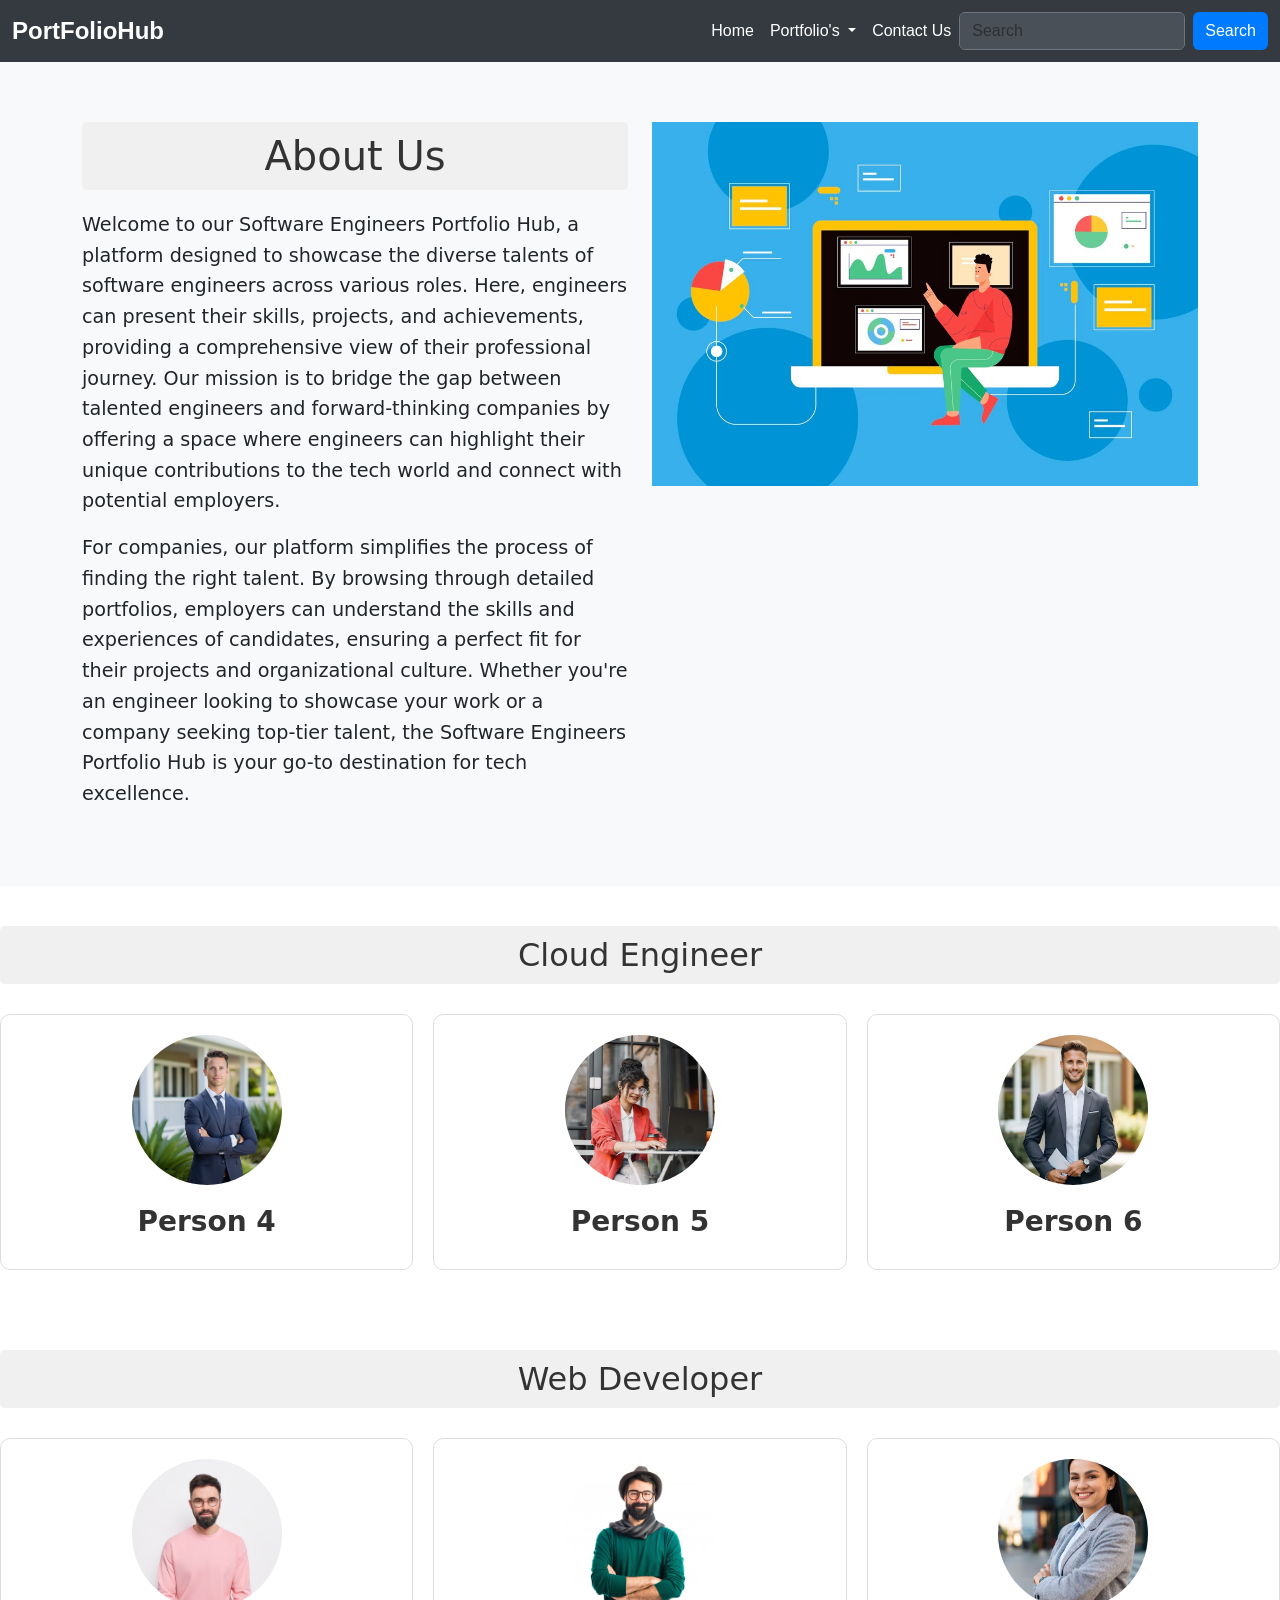
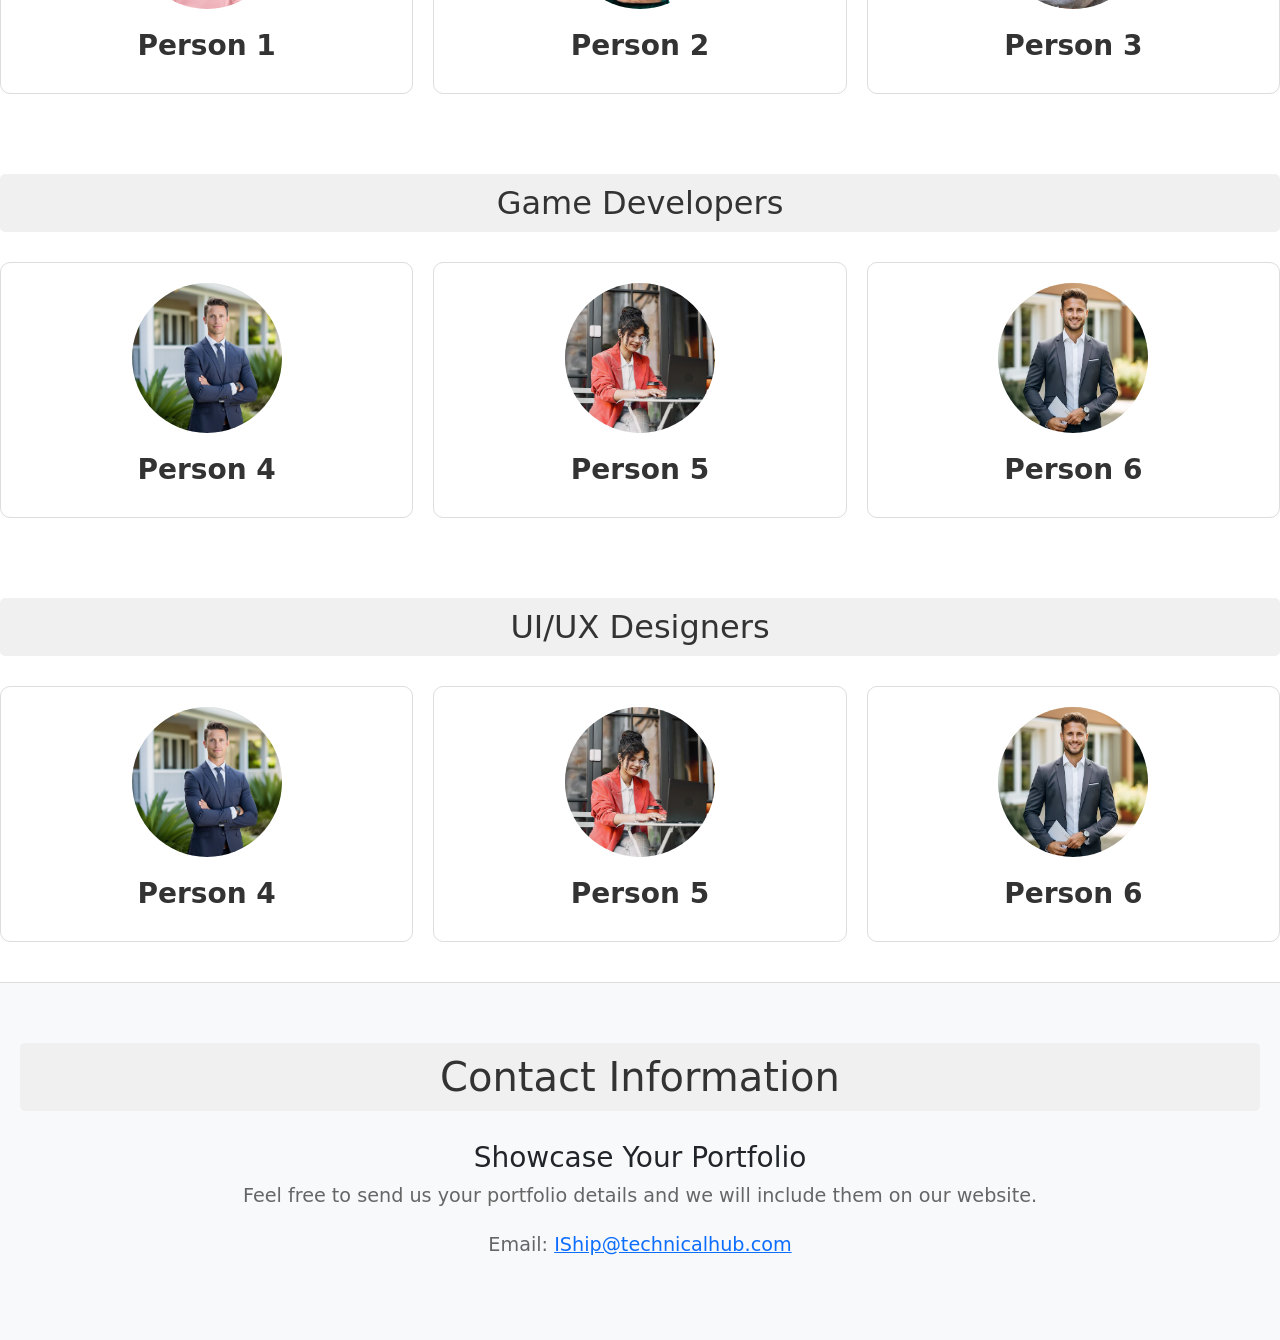
==== index.html @ 4895f3d4 "details need to be updated" ====
<!DOCTYPE html>
<html>
  <head>
    <meta charset="UTF-8" />
    <meta http-equiv="X-UA-Compatible" content="IE=edge" />
    <meta name="viewport" content="width=device-width, initial-scale=1.0" />
    <title>Portfolio Showcase</title>
    <link
      href="https://cdn.jsdelivr.net/npm/bootstrap@5.3.3/dist/css/bootstrap.min.css"
      rel="stylesheet"
    />
    <script src="https://cdn.jsdelivr.net/npm/bootstrap@5.3.3/dist/js/bootstrap.bundle.min.js"></script>
    <link rel="stylesheet" href="css/style.css" />
  </head>
  <body>
    <!-- navigation section -->
    <nav class="navbar navbar-expand-sm bg-dark navbar-dark">
      <div class="container-fluid">
        <a class="navbar-brand" href="#">PortFolioHub</a>
        <button
          class="navbar-toggler"
          type="button"
          data-bs-toggle="collapse"
          data-bs-target="#collapsibleNavbar"
        >
          <span class="navbar-toggler-icon"></span>
        </button>
        <div
          class="collapse navbar-collapse justify-content-end"
          id="collapsibleNavbar"
        >
          <ul class="navbar-nav">
            <li class="nav-item">
              <a class="nav-link" href="#">Home</a>
            </li>
            <li class="nav-item dropdown">
              <a
                class="nav-link dropdown-toggle"
                href="#"
                role="button"
                data-bs-toggle="dropdown"
              >
                Portfolio's
              </a>
              <ul class="dropdown-menu">
                <li>
                  <a class="dropdown-item" href="#web-developer">Web Developer</a>
                </li>
                <li>
                  <a class="dropdown-item" href="#cloud-engineer">Cloud Engineer</a>
                </li>
                <li>
                  <a class="dropdown-item" href="#game-developers">Game Developers</a>
                </li>
                <li>
                  <a class="dropdown-item" href="#ui/ux-designers">UI/UX Designers</a>
                </li>
              </ul>
            </li>
            <li class="nav-item">
              <a class="nav-link" href="#">Contact Us</a>
            </li>
          </ul>
          <form class="d-flex">
            <input class="form-control me-2" type="text" placeholder="Search" />
            <button class="btn btn-primary" type="button">Search</button>
          </form>
        </div>
      </div>
    </nav>
    <main>
      <!-- home section -->
      <section class="about-section">
        <div class="container">
          <div class="row">
            <div class="col-md-6">
              <h2>About Us</h2>
              <p>
                Welcome to our Software Engineers Portfolio Hub, a platform
                designed to showcase the diverse talents of software engineers
                across various roles. Here, engineers can present their skills,
                projects, and achievements, providing a comprehensive view of
                their professional journey. Our mission is to bridge the gap
                between talented engineers and forward-thinking companies by
                offering a space where engineers can highlight their unique
                contributions to the tech world and connect with potential
                employers.
              </p>
              <p>
                For companies, our platform simplifies the process of finding
                the right talent. By browsing through detailed portfolios,
                employers can understand the skills and experiences of
                candidates, ensuring a perfect fit for their projects and
                organizational culture. Whether you're an engineer looking to
                showcase your work or a company seeking top-tier talent, the
                Software Engineers Portfolio Hub is your go-to destination for
                tech excellence.
              </p>
            </div>
            <div class="col-md-6">
              <img
                src="images/about.jpg"
                class="img-fluid"
                alt="About Me Image"
              />
            </div>
          </div>
        </div>
      </section>
      <main>
        <section id="cloud-engineer">
            <h2>Cloud Engineer</h2>
            <div class="portfolio-grid">
                <div class="portfolio-item">
                    <img src="images/person4.jpg" alt="Person 4">
                    <h3><a href="http://person4portfolio.com">Person 4</a></h3>
                </div>
                <div class="portfolio-item">
                    <img src="images/person5.jpg" alt="Person 5">
                    <h3><a href="http://person5portfolio.com">Person 5</a></h3>
                </div>
                <div class="portfolio-item">
                    <img src="images/person6.jpg" alt="Person 6">
                    <h3><a href="http://person6portfolio.com">Person 6</a></h3>
                </div>
            </div>
        </section>
        <section id="web-developer">
            <h2>Web Developer</h2>
            <div class="portfolio-grid">
                <div class="portfolio-item">
                    <img src="images/person1.jpg" alt="Person 1">
                    <h3><a href="https://omteja04.github.io/">Person 1</a></h3>
                </div>
                <div class="portfolio-item">
                    <img src="images/person2.jpg" alt="Person 2">
                    <h3><a href="http://person2portfolio.com">Person 2</a></h3>
                </div>
                <div class="portfolio-item">
                    <img src="images/person3.jpg" alt="Person 3">
                    <h3><a href="http://person3portfolio.com">Person 3</a></h3>
                </div>
            </div>
        </section>
        <section id="game-developers">
            <h2>Game Developers</h2>
            <div class="portfolio-grid">
                <div class="portfolio-item">
                    <img src="images/person4.jpg" alt="Person 4">
                    <h3><a href="http://person4portfolio.com">Person 4</a></h3>
                </div>
                <div class="portfolio-item">
                    <img src="images/person5.jpg" alt="Person 5">
                    <h3><a href="http://person5portfolio.com">Person 5</a></h3>
                </div>
                <div class="portfolio-item">
                    <img src="images/person6.jpg" alt="Person 6">
                    <h3><a href="http://person6portfolio.com">Person 6</a></h3>
                </div>
            </div>
        </section>
        <section id="ui/ux-designers">
            <h2>UI/UX Designers</h2>
            <div class="portfolio-grid">
                <div class="portfolio-item">
                    <img src="images/person4.jpg" alt="Person 4">
                    <h3><a href="http://person4portfolio.com">Person 4</a></h3>
                </div>
                <div class="portfolio-item">
                    <img src="images/person5.jpg" alt="Person 5">
                    <h3><a href="http://person5portfolio.com">Person 5</a></h3>
                </div>
                <div class="portfolio-item">
                    <img src="images/person6.jpg" alt="Person 6">
                    <h3><a href="http://person6portfolio.com">Person 6</a></h3>
                </div>
            </div>
        </section>
        <!-- Add more sections as needed -->
        <section id="contact">
            <h2>Contact Information</h2>
            <h3>Showcase Your Portfolio</h3>
            <p>Feel free to send us your portfolio details and we will include them on our website.</p>
            <p>Email: <a href="mailto:developer@example.com">IShip@technicalhub.com</a></p>
        </section>
    </main>
  </body>
</html>
---- css/style.css ----
/* styles.css */

/* Change font-family for the entire navbar */
.navbar {
  font-family: "Arial", sans-serif;
}

/* Change background color of the navbar */
.navbar.bg-dark {
  background-color: #343a40 !important;
}

/* Change font color for the navbar brand (logo) */
.navbar-brand {
  color: #ffffff !important;
  font-size: 1.5rem;
  font-weight: bold;
}

/* Change font color for navbar links */
.navbar-nav .nav-link {
  color: #ffffff !important;
}

/* Change font color for active navbar link */
.navbar-nav .nav-link.active {
  color: #ffc107 !important;
}

/* Change background color for dropdown menu */
.dropdown-menu {
  background-color: #343a40;
}

/* Change font color for dropdown items */
.dropdown-item {
  color: #ffffff !important;
}

/* Change background color for dropdown items on hover */
.dropdown-item:hover {
  background-color: #495057;
  color: #ffffff !important;
}

/* Style the search form input and button */
.navbar .form-control {
  background-color: #495057;
  color: #ffffff;
  border: 1px solid #6c757d;
}

.navbar .btn-primary {
  background-color: #007bff;
  border: none;
}

.navbar .btn-primary:hover {
  background-color: #0056b3;
}
.about-section {
  padding: 60px 0;
  background-color: #f8f9fa;
}
.about-section h2 {
  font-size: 2.5rem;
  margin-bottom: 20px;
}
.about-section {
  padding: 60px 0;
  background-color: #f8f9fa;
}
.section-padding {
  padding-top: 60px;
  padding-bottom: 60px;
}
.about-section h2 {
  font-size: 2.5rem;
  margin-bottom: 20px;
}
.about-section p {
  font-size: 1.2rem;
  line-height: 1.6;
}
/* General section styling */
section {
  padding: 40px 0; /* Add vertical padding to create space between sections */
}

/* Heading styling */
section h2 {
  text-align: center; /* Center-align the heading text */
  background-color: #f0f0f0; /* Background color for the heading */
  padding: 10px; /* Padding around the heading text */
  border-radius: 5px; /* Rounded corners for the background */
  margin-bottom: 30px; /* Space between the heading and the grid */
  font-size: 2rem; /* Adjust font size as needed */
  color: #333; /* Text color */
}

/* Portfolio grid */
.portfolio-grid {
  display: grid;
  grid-template-columns: repeat(auto-fit, minmax(200px, 1fr));
  gap: 20px;
}

/* Portfolio item */
.portfolio-item {
  text-align: center;
  border: 1px solid #ddd;
  border-radius: 10px;
  overflow: hidden;
  transition: transform 0.3s ease;
  padding: 20px;
}

.portfolio-item:hover {
  transform: scale(1.05);
}

.portfolio-item img {
  width: 150px; /* Set a specific size for the images */
  height: 150px;
  object-fit: cover;
  border-radius: 50%;
  margin-bottom: 10px;
}

.portfolio-item h3 {
  margin: 10px 0;
}

.portfolio-item a {
  text-decoration: none;
  color: #333;
  font-weight: bold;
}

#contact {
  background-color: #f8f9fa;
  padding: 60px 20px;
  text-align: center;
  border-top: 1px solid #ddd;
}

#contact h2 {
  font-size: 2.5rem;
  color: #333;
  margin-bottom: 30px;
}

#contact p {
  font-size: 1.2rem;
  color: #666;
  margin-bottom: 20px;
}

footer {
  background: #333;
  color: #fff;
  text-align: center;
  padding: 10px 0;
}

@media (max-width: 600px) {
  nav ul li {
    display: block;
    margin: 10px 0;
  }
}
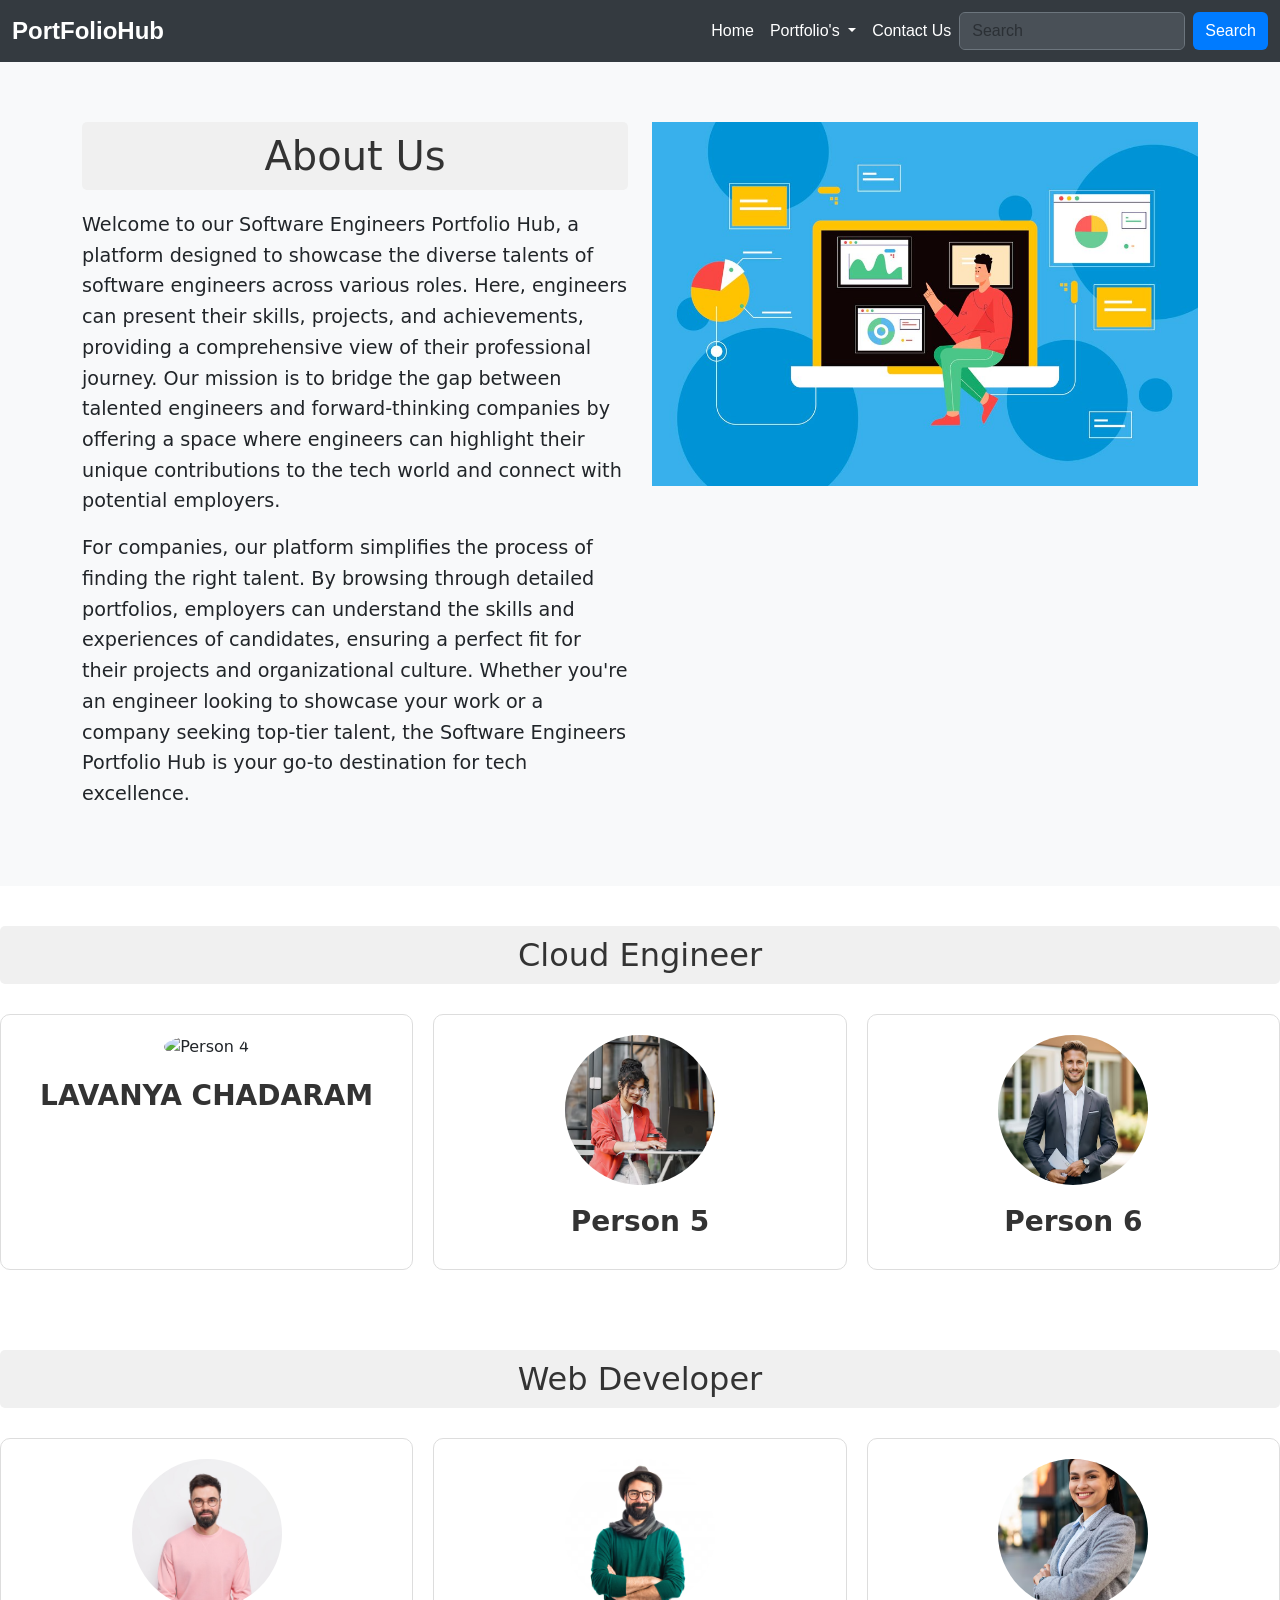
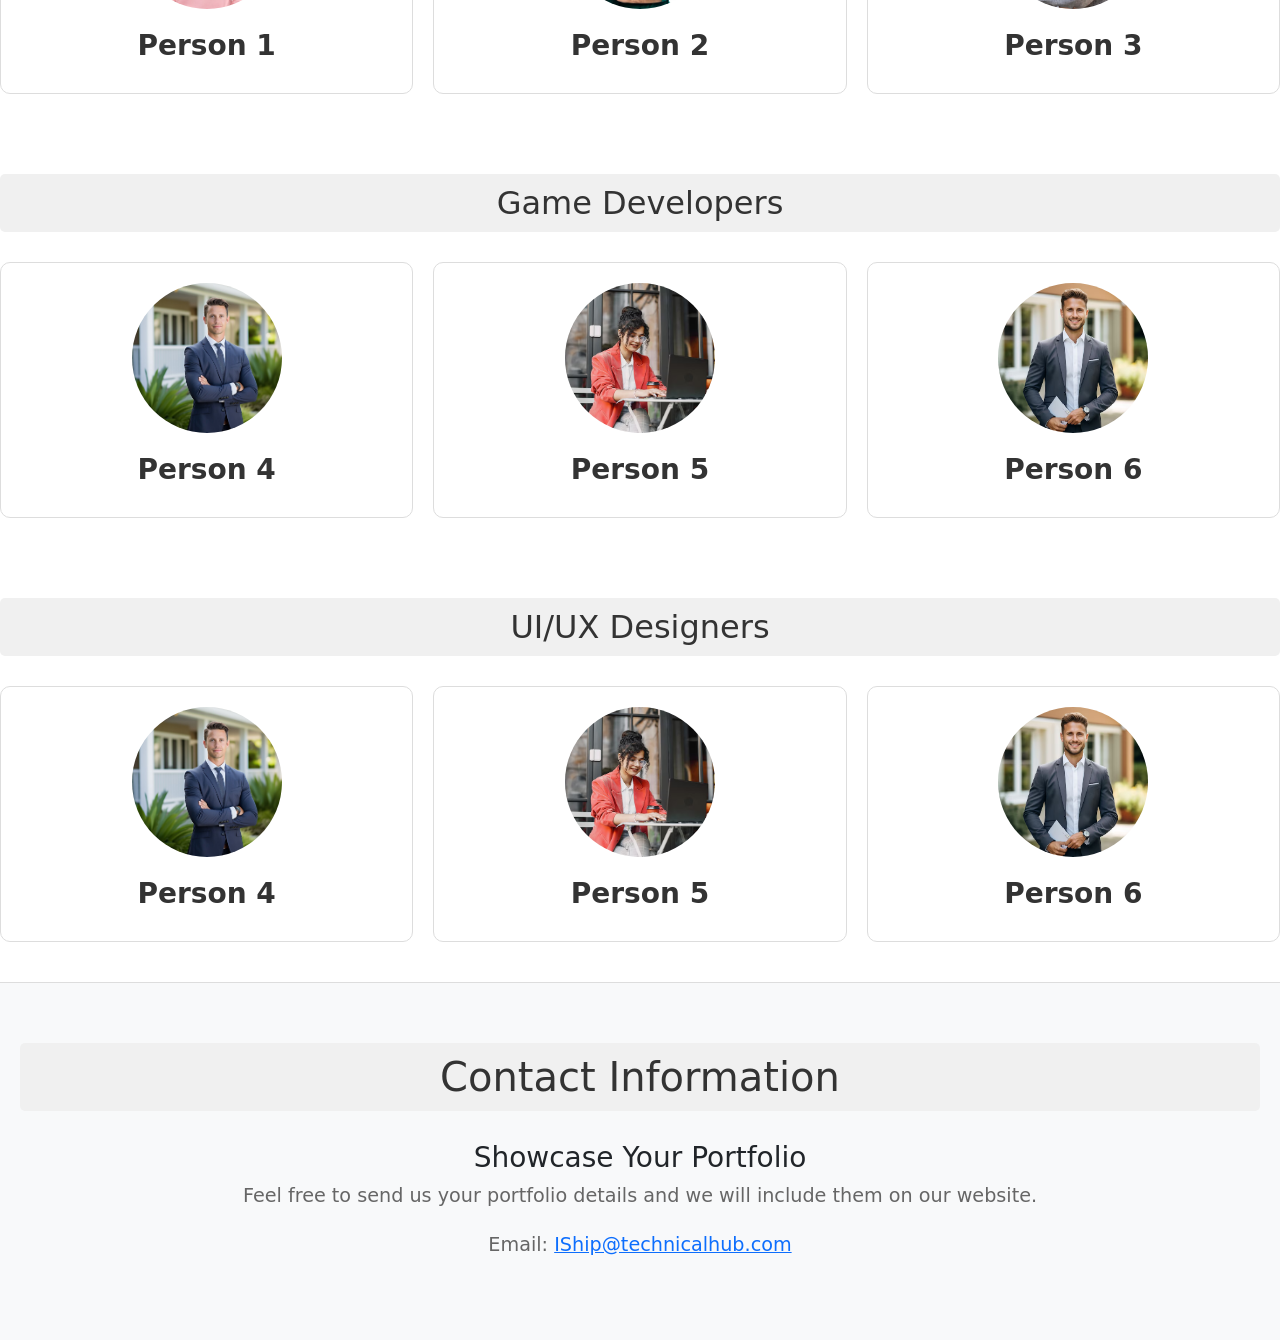
==== commit a3602fa6: "person1 added" ====
--- a/index.html
+++ b/index.html
@@ -112,8 +112,8 @@
             <h2>Cloud Engineer</h2>
             <div class="portfolio-grid">
                 <div class="portfolio-item">
-                    <img src="images/person4.jpg" alt="Person 4">
-                    <h3><a href="http://person4portfolio.com">Person 4</a></h3>
+                    <img src="https://res.cloudinary.com/dyipnbh5f/image/upload/v1721786582/22MH1A42F1_ksva2j.png" alt="Person 4">
+                    <h3><a href="https://lavanyachadaram.github.io/ishipproject/">LAVANYA CHADARAM</a></h3>
                 </div>
                 <div class="portfolio-item">
                     <img src="images/person5.jpg" alt="Person 5">
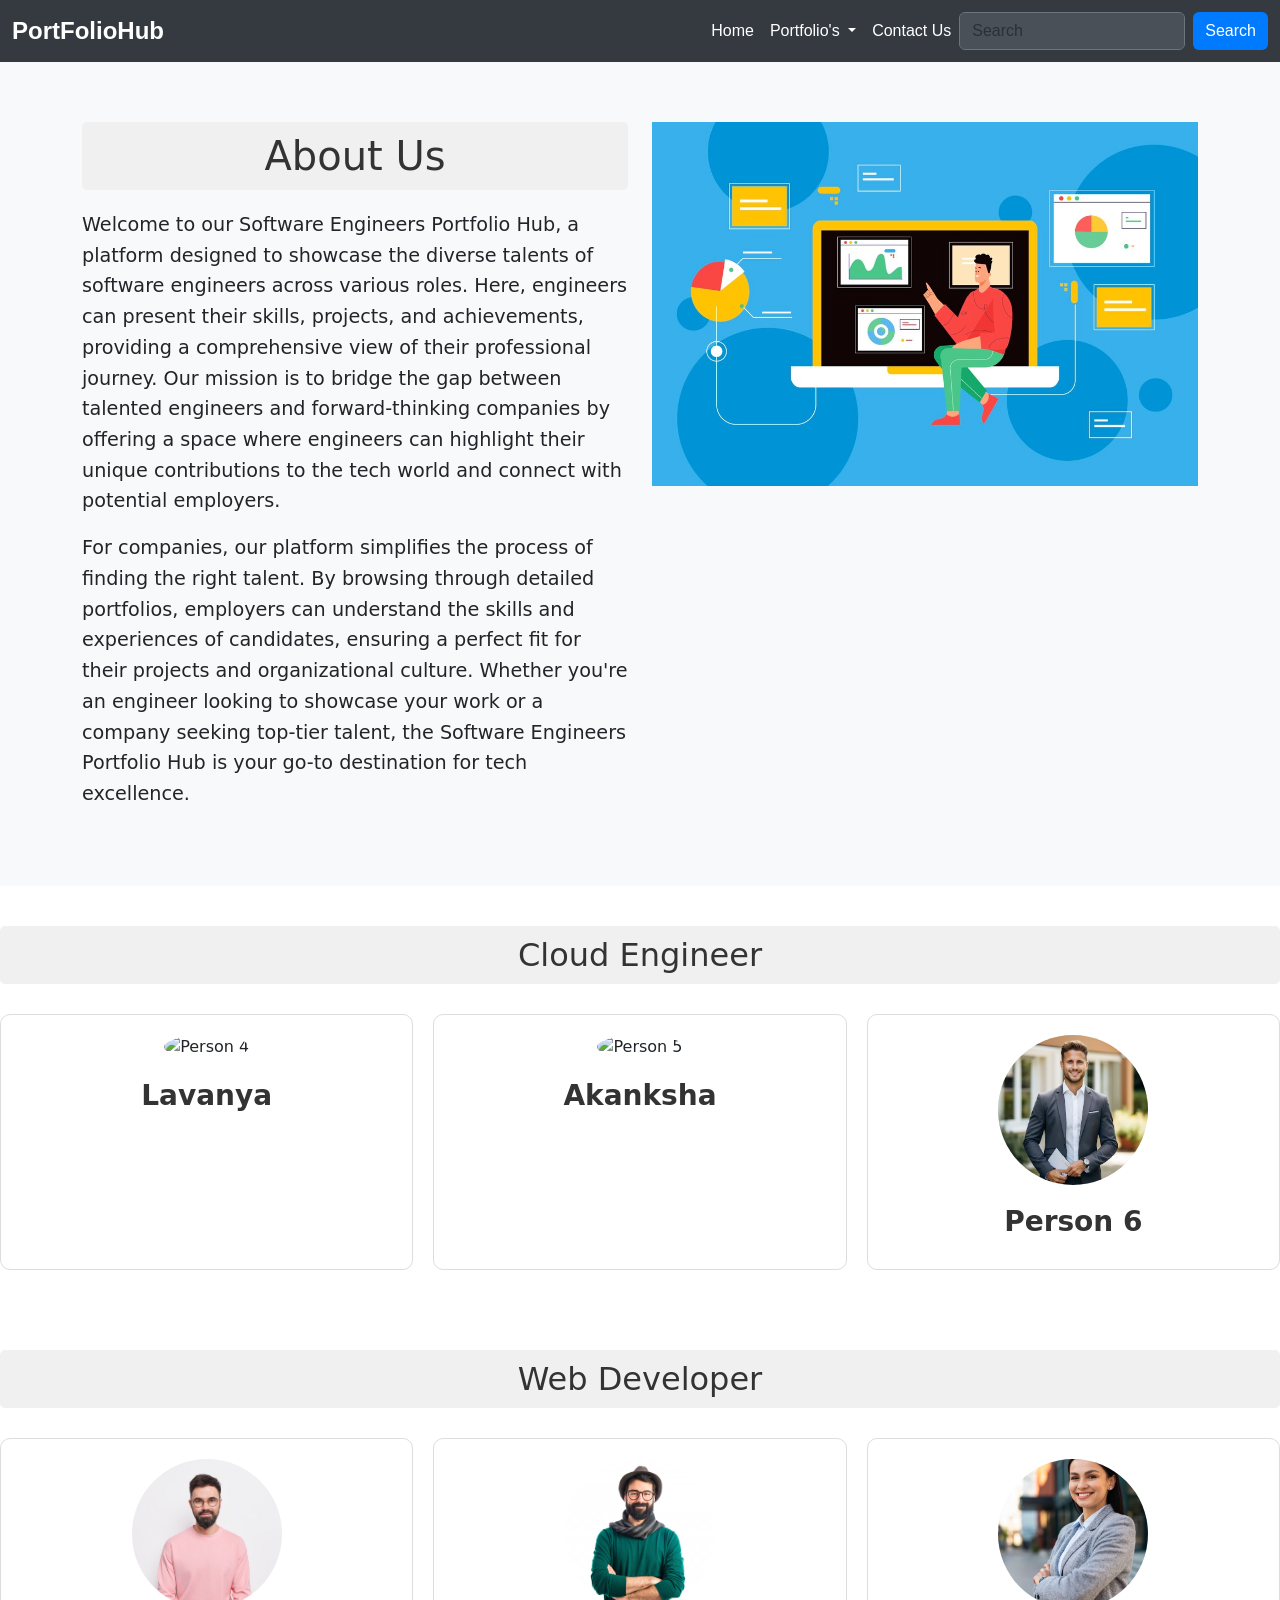
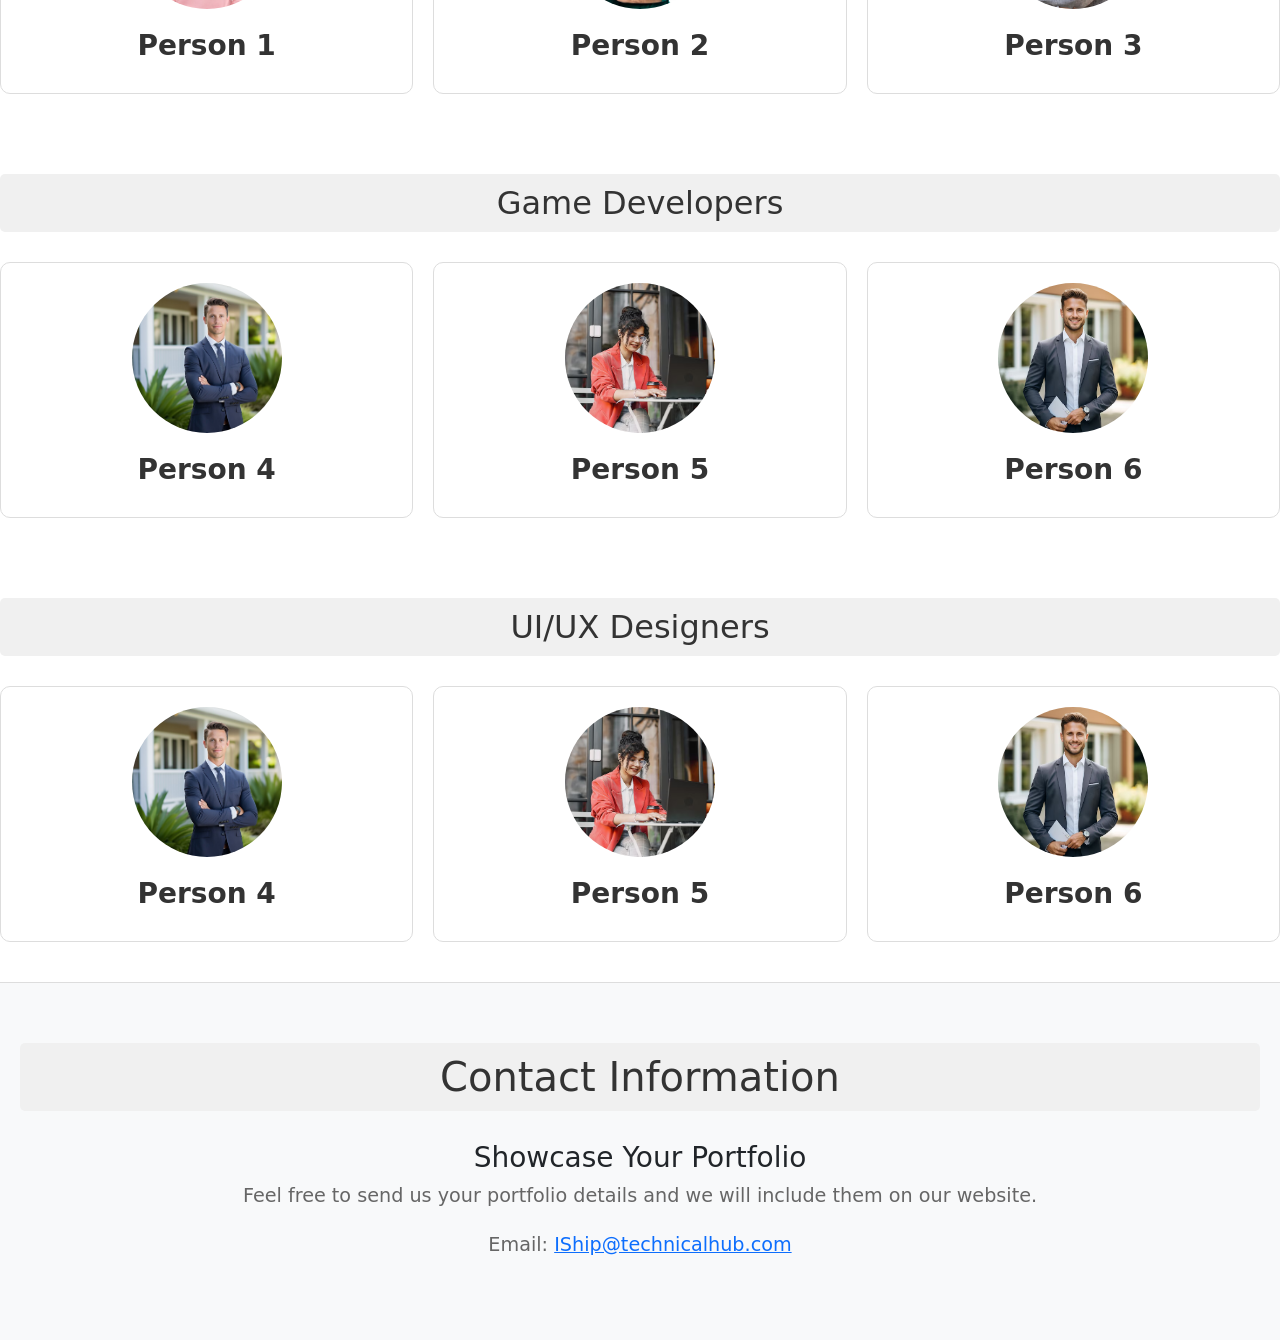
==== commit 2b1acb9c: "updated" ====
--- a/index.html
+++ b/index.html
@@ -113,11 +113,11 @@
             <div class="portfolio-grid">
                 <div class="portfolio-item">
                     <img src="https://res.cloudinary.com/dyipnbh5f/image/upload/v1721786582/22MH1A42F1_ksva2j.png" alt="Person 4">
-                    <h3><a href="https://lavanyachadaram.github.io/ishipproject/">LAVANYA CHADARAM</a></h3>
+                    <h3><a href="https://lavanyachadaram.github.io/ishipproject/">Lavanya</a></h3>
                 </div>
                 <div class="portfolio-item">
-                    <img src="images/person5.jpg" alt="Person 5">
-                    <h3><a href="http://person5portfolio.com">Person 5</a></h3>
+                    <img src="https://22mh1a05g0.github.io/ISHIP/images/Screenshot%202024-07-23%20225308.png" alt="Person 5">
+                    <h3><a href="https://22mh1a05g0.github.io/ISHIP/">Akanksha</a></h3>
                 </div>
                 <div class="portfolio-item">
                     <img src="images/person6.jpg" alt="Person 6">
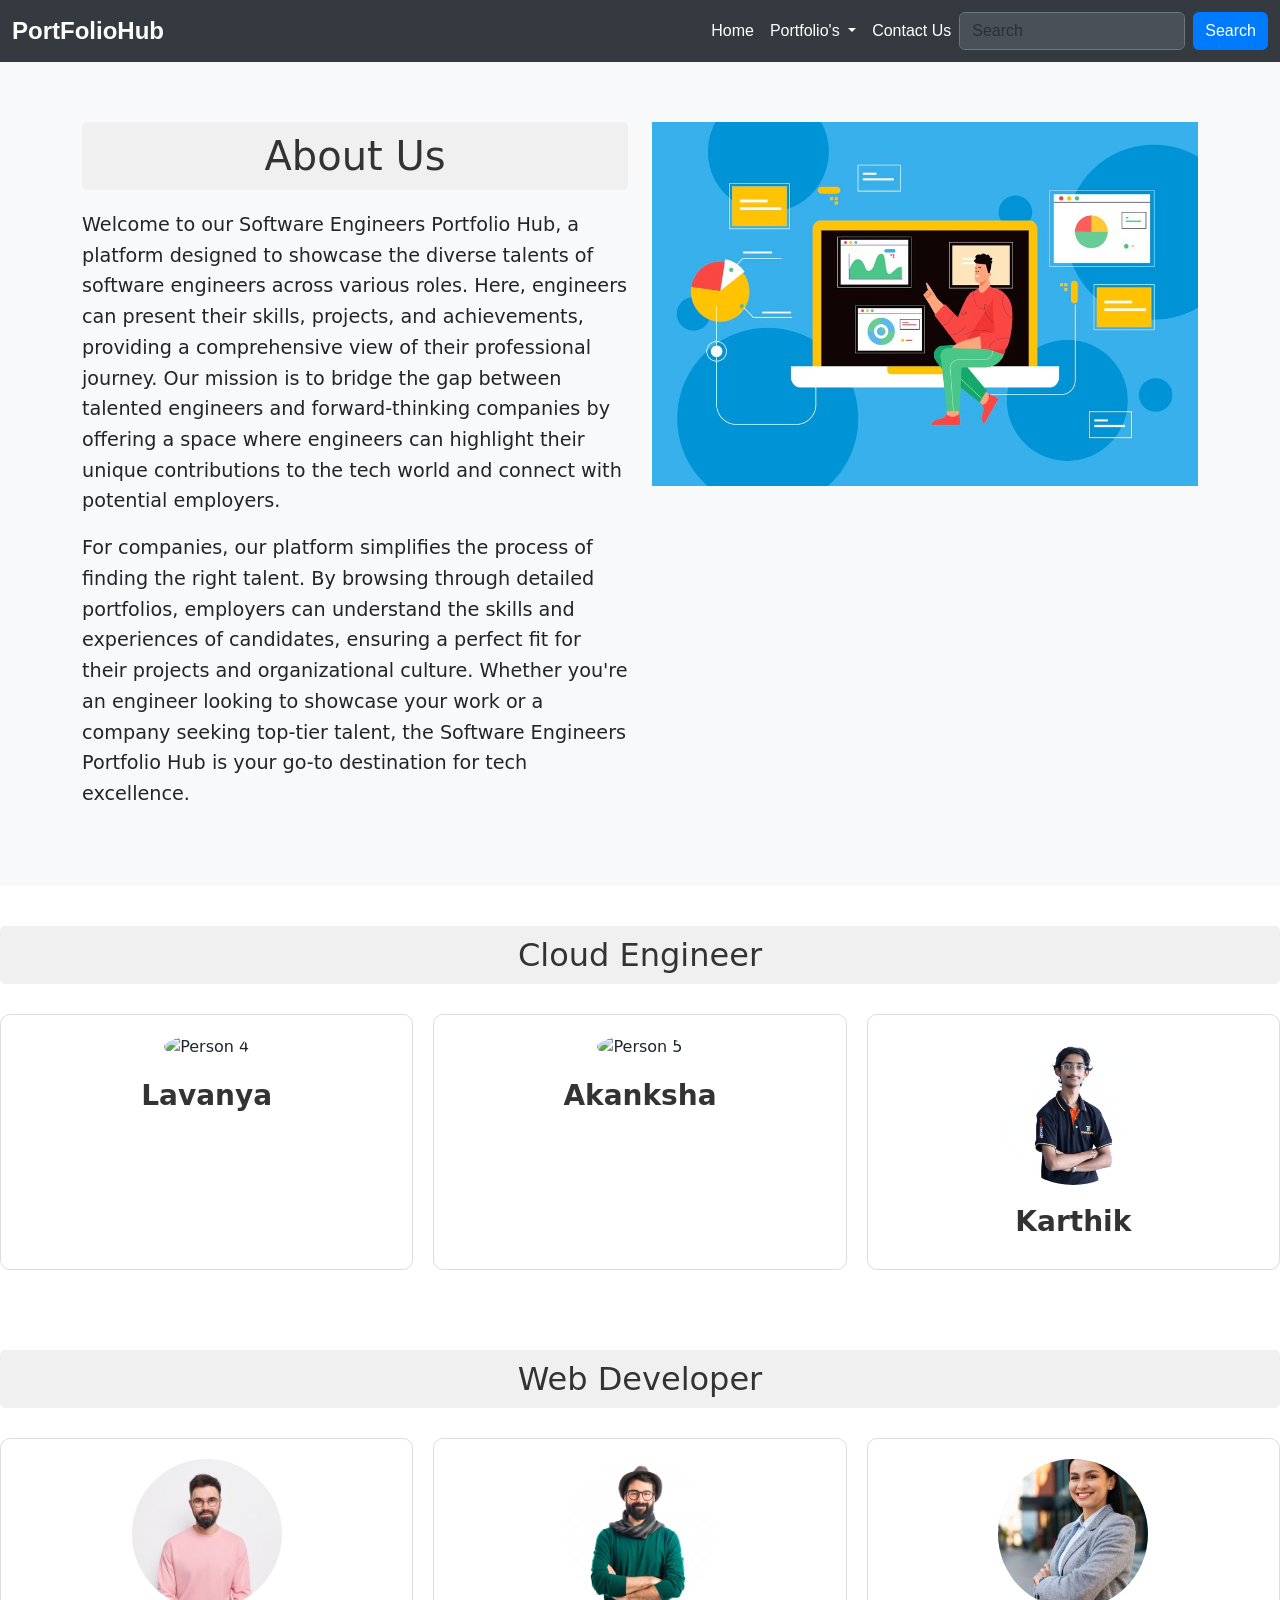
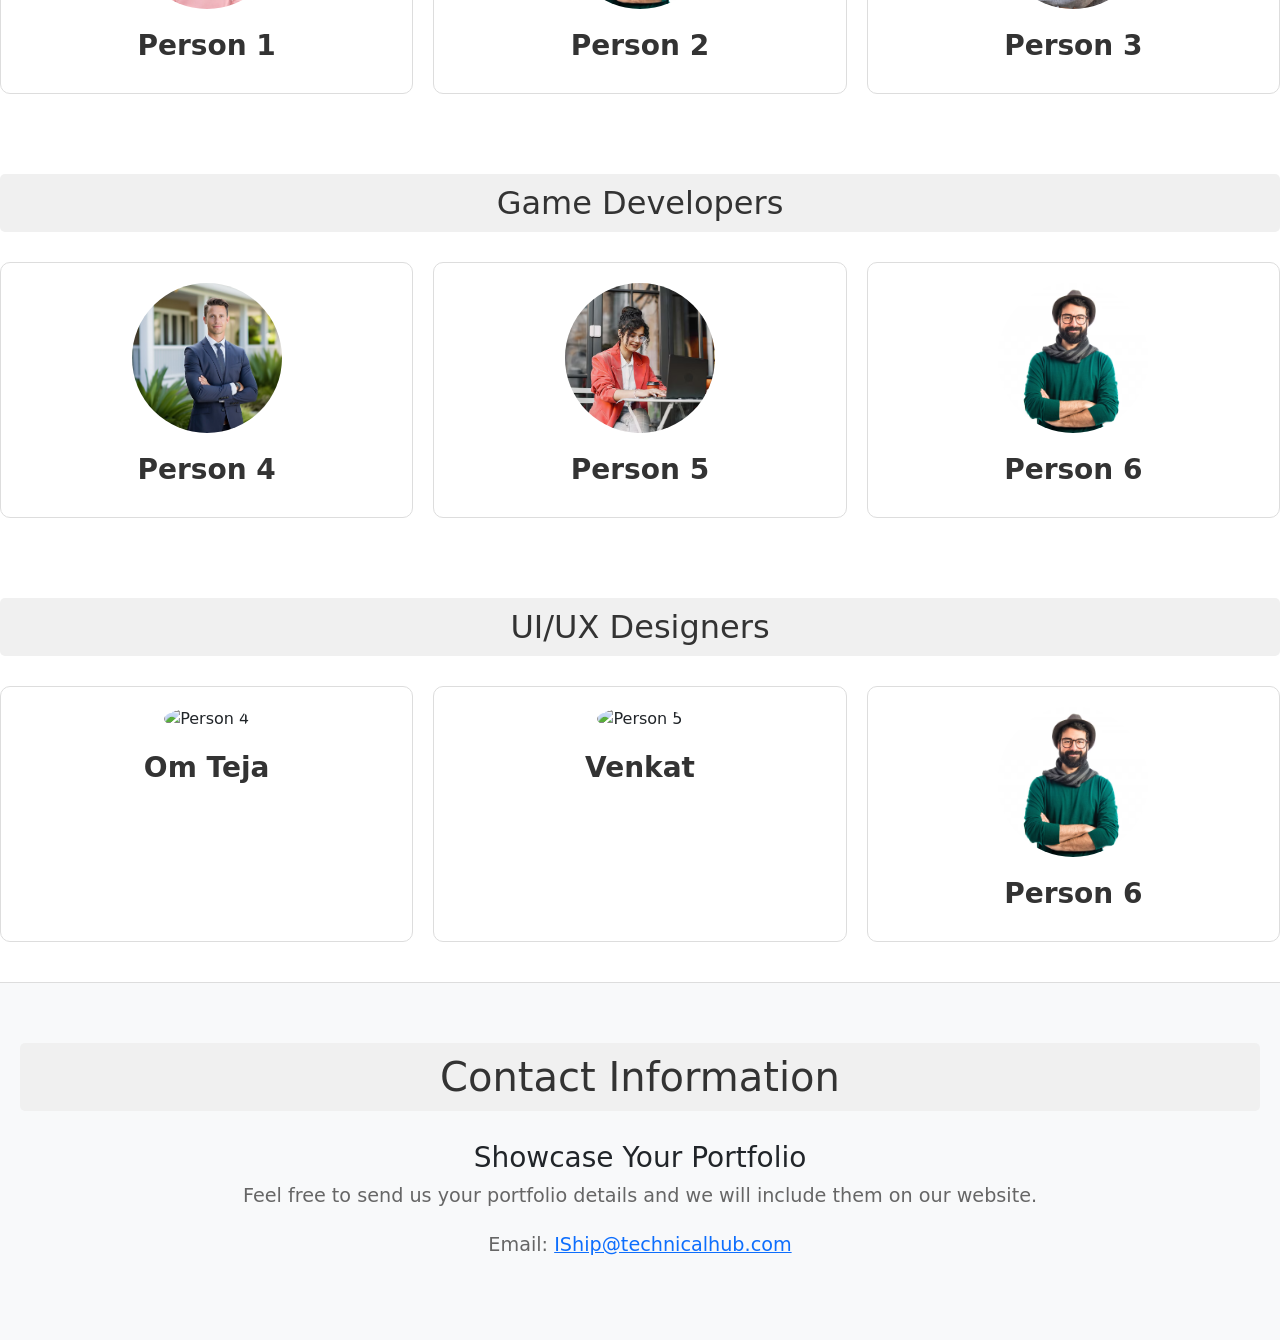
==== commit fedd5cc0: "Persons added" ====
--- a/index.html
+++ b/index.html
@@ -120,8 +120,8 @@
                     <h3><a href="https://22mh1a05g0.github.io/ISHIP/">Akanksha</a></h3>
                 </div>
                 <div class="portfolio-item">
-                    <img src="images/person6.jpg" alt="Person 6">
-                    <h3><a href="http://person6portfolio.com">Person 6</a></h3>
+                    <img src="images/person6.jpg" alt="Karthik">
+                    <h3><a href="https://karthik-saladi5.github.io/MyPortfolio/">Karthik</a></h3>
                 </div>
             </div>
         </section>
@@ -154,8 +154,8 @@
                     <h3><a href="http://person5portfolio.com">Person 5</a></h3>
                 </div>
                 <div class="portfolio-item">
-                    <img src="images/person6.jpg" alt="Person 6">
-                    <h3><a href="http://person6portfolio.com">Person 6</a></h3>
+                    <img src="images/person2.jpg" alt="Person 6">
+                    <h3><a href="http://person2portfolio.com">Person 6</a></h3>
                 </div>
             </div>
         </section>
@@ -163,15 +163,15 @@
             <h2>UI/UX Designers</h2>
             <div class="portfolio-grid">
                 <div class="portfolio-item">
-                    <img src="images/person4.jpg" alt="Person 4">
-                    <h3><a href="http://person4portfolio.com">Person 4</a></h3>
+                    <img src="https://media.licdn.com/dms/image/D5603AQHxaFj31c19uA/profile-displayphoto-shrink_400_400/0/1719512116268?e=1727308800&v=beta&t=yVBJw6iI0gqhidVsvMzIIHM6tOz86fuzIvI-yvlA7RM" alt="Person 4">
+                    <h3><a href="https://omteja04.github.io/">Om Teja</a></h3>
                 </div>
                 <div class="portfolio-item">
-                    <img src="images/person5.jpg" alt="Person 5">
-                    <h3><a href="http://person5portfolio.com">Person 5</a></h3>
+                    <img src="https://avatars.githubusercontent.com/u/119730058?v=4" alt="Person 5">
+                    <h3><a href="http://venkatesh1545.github.io/MyPortfolio">Venkat</a></h3>
                 </div>
                 <div class="portfolio-item">
-                    <img src="images/person6.jpg" alt="Person 6">
+                    <img src="images/person2.jpg" alt="Person 6">
                     <h3><a href="http://person6portfolio.com">Person 6</a></h3>
                 </div>
             </div>
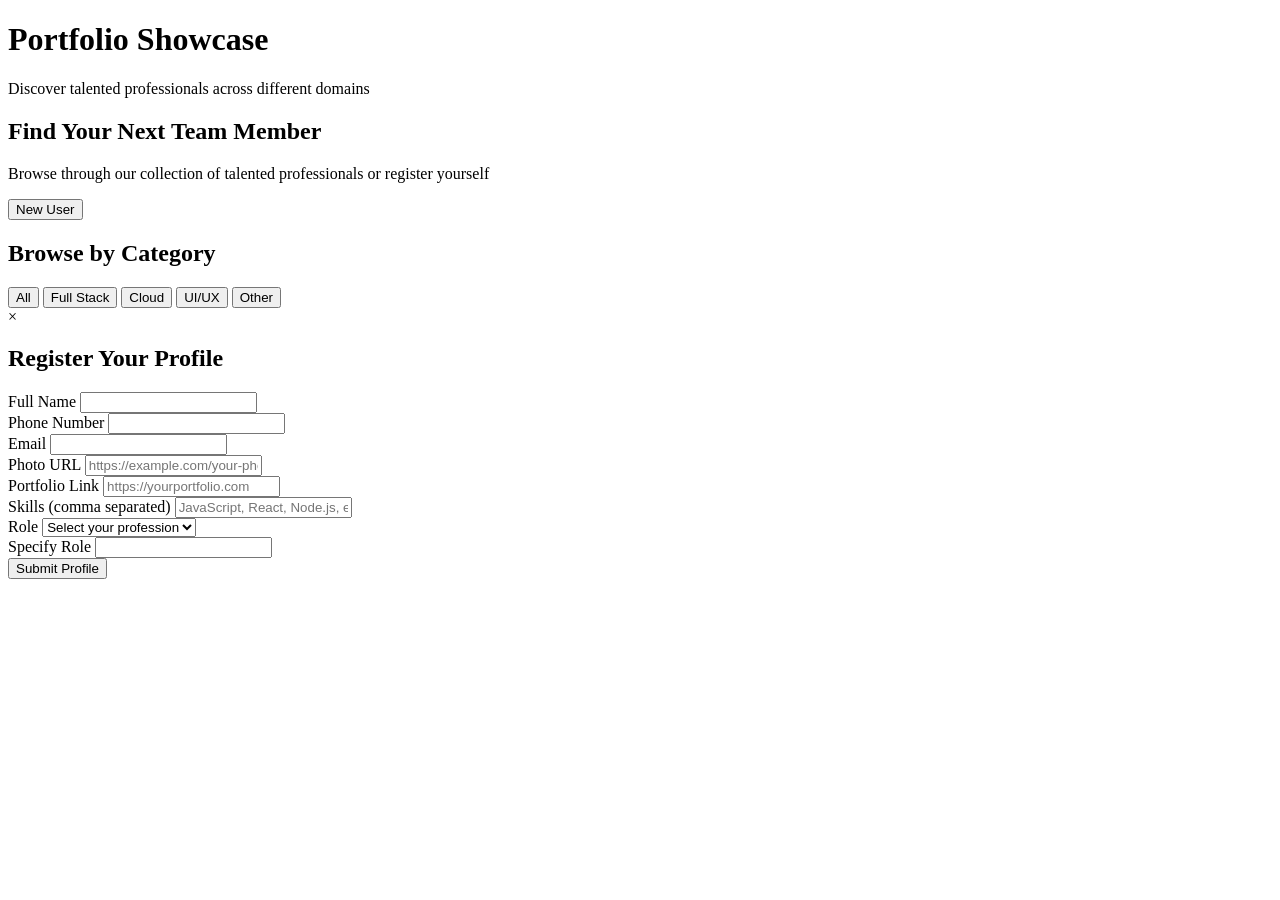
==== commit 529fd7b1: "new version" ====
--- a/index.html
+++ b/index.html
@@ -1,188 +1,107 @@
-<!DOCTYPE html>
-<html>
+<!doctype html>
+<html lang="en">
   <head>
     <meta charset="UTF-8" />
-    <meta http-equiv="X-UA-Compatible" content="IE=edge" />
+    <link rel="icon" type="image/svg+xml" href="/vite.svg" />
     <meta name="viewport" content="width=device-width, initial-scale=1.0" />
     <title>Portfolio Showcase</title>
-    <link
-      href="https://cdn.jsdelivr.net/npm/bootstrap@5.3.3/dist/css/bootstrap.min.css"
-      rel="stylesheet"
-    />
-    <script src="https://cdn.jsdelivr.net/npm/bootstrap@5.3.3/dist/js/bootstrap.bundle.min.js"></script>
-    <link rel="stylesheet" href="css/style.css" />
+    <link rel="stylesheet" href="style.css">
   </head>
   <body>
-    <!-- navigation section -->
-    <nav class="navbar navbar-expand-sm bg-dark navbar-dark">
-      <div class="container-fluid">
-        <a class="navbar-brand" href="#">PortFolioHub</a>
-        <button
-          class="navbar-toggler"
-          type="button"
-          data-bs-toggle="collapse"
-          data-bs-target="#collapsibleNavbar"
-        >
-          <span class="navbar-toggler-icon"></span>
-        </button>
-        <div
-          class="collapse navbar-collapse justify-content-end"
-          id="collapsibleNavbar"
-        >
-          <ul class="navbar-nav">
-            <li class="nav-item">
-              <a class="nav-link" href="#">Home</a>
-            </li>
-            <li class="nav-item dropdown">
-              <a
-                class="nav-link dropdown-toggle"
-                href="#"
-                role="button"
-                data-bs-toggle="dropdown"
-              >
-                Portfolio's
-              </a>
-              <ul class="dropdown-menu">
-                <li>
-                  <a class="dropdown-item" href="#web-developer">Web Developer</a>
-                </li>
-                <li>
-                  <a class="dropdown-item" href="#cloud-engineer">Cloud Engineer</a>
-                </li>
-                <li>
-                  <a class="dropdown-item" href="#game-developers">Game Developers</a>
-                </li>
-                <li>
-                  <a class="dropdown-item" href="#ui/ux-designers">UI/UX Designers</a>
-                </li>
-              </ul>
-            </li>
-            <li class="nav-item">
-              <a class="nav-link" href="#">Contact Us</a>
-            </li>
-          </ul>
-          <form class="d-flex">
-            <input class="form-control me-2" type="text" placeholder="Search" />
-            <button class="btn btn-primary" type="button">Search</button>
+    <div id="app">
+      <header>
+        <h1>Portfolio Showcase</h1>
+        <p>Discover talented professionals across different domains</p>
+      </header>
+      
+      <main>
+        <section id="hero">
+          <div class="container">
+            <h2>Find Your Next Team Member</h2>
+            <p>Browse through our collection of talented professionals or register yourself</p>
+            <button id="newUserBtn" class="cta-button">New User</button>
+          </div>
+        </section>
+
+        <section id="categories">
+          <div class="container">
+            <h2>Browse by Category</h2>
+            <div class="category-filters">
+              <button class="filter-btn active" data-filter="all">All</button>
+              <button class="filter-btn" data-filter="Full Stack Developer">Full Stack</button>
+              <button class="filter-btn" data-filter="Cloud Engineer">Cloud</button>
+              <button class="filter-btn" data-filter="UI/UX Developer">UI/UX</button>
+              <button class="filter-btn" data-filter="other">Other</button>
+            </div>
+          </div>
+        </section>
+
+        <section id="profiles">
+          <div class="container">
+            <div id="profilesContainer" class="profiles-grid">
+              <!-- Profiles will be dynamically added here -->
+            </div>
+          </div>
+        </section>
+      </main>
+
+      <!-- Registration Modal -->
+      <div id="registrationModal" class="modal">
+        <div class="modal-content">
+          <span class="close-btn">&times;</span>
+          <h2>Register Your Profile</h2>
+          <form id="registrationForm">
+            <div class="form-group">
+              <label for="name">Full Name</label>
+              <input type="text" id="name" name="name" required>
+            </div>
+            
+            <div class="form-group">
+              <label for="phone">Phone Number</label>
+              <input type="tel" id="phone" name="phone" required>
+            </div>
+            
+            <div class="form-group">
+              <label for="email">Email</label>
+              <input type="email" id="email" name="email" required>
+            </div>
+            
+            <div class="form-group">
+              <label for="photo">Photo URL</label>
+              <input type="url" id="photo" name="photo" placeholder="https://example.com/your-photo.jpg" required>
+            </div>
+            
+            <div class="form-group">
+              <label for="portfolio">Portfolio Link</label>
+              <input type="url" id="portfolio" name="portfolio" placeholder="https://yourportfolio.com" required>
+            </div>
+            
+            <div class="form-group">
+              <label for="skills">Skills (comma separated)</label>
+              <input type="text" id="skills" name="skills" placeholder="JavaScript, React, Node.js, etc." required>
+            </div>
+            
+            <div class="form-group">
+              <label for="role">Role</label>
+              <select id="role" name="role" required>
+                <option value="">Select your profession</option>
+                <option value="Full Stack Developer">Full Stack Developer</option>
+                <option value="Cloud Engineer">Cloud Engineer</option>
+                <option value="UI/UX Developer">UI/UX Developer</option>
+                <option value="other">Other</option>
+              </select>
+            </div>
+            
+            <div id="otherRoleGroup" class="form-group hidden">
+              <label for="otherRole">Specify Role</label>
+              <input type="text" id="otherRole" name="otherRole">
+            </div>
+            
+            <button type="submit" class="submit-btn">Submit Profile</button>
           </form>
         </div>
       </div>
-    </nav>
-    <main>
-      <!-- home section -->
-      <section class="about-section">
-        <div class="container">
-          <div class="row">
-            <div class="col-md-6">
-              <h2>About Us</h2>
-              <p>
-                Welcome to our Software Engineers Portfolio Hub, a platform
-                designed to showcase the diverse talents of software engineers
-                across various roles. Here, engineers can present their skills,
-                projects, and achievements, providing a comprehensive view of
-                their professional journey. Our mission is to bridge the gap
-                between talented engineers and forward-thinking companies by
-                offering a space where engineers can highlight their unique
-                contributions to the tech world and connect with potential
-                employers.
-              </p>
-              <p>
-                For companies, our platform simplifies the process of finding
-                the right talent. By browsing through detailed portfolios,
-                employers can understand the skills and experiences of
-                candidates, ensuring a perfect fit for their projects and
-                organizational culture. Whether you're an engineer looking to
-                showcase your work or a company seeking top-tier talent, the
-                Software Engineers Portfolio Hub is your go-to destination for
-                tech excellence.
-              </p>
-            </div>
-            <div class="col-md-6">
-              <img
-                src="images/about.jpg"
-                class="img-fluid"
-                alt="About Me Image"
-              />
-            </div>
-          </div>
-        </div>
-      </section>
-      <main>
-        <section id="cloud-engineer">
-            <h2>Cloud Engineer</h2>
-            <div class="portfolio-grid">
-                <div class="portfolio-item">
-                    <img src="https://res.cloudinary.com/dyipnbh5f/image/upload/v1721786582/22MH1A42F1_ksva2j.png" alt="Person 4">
-                    <h3><a href="https://lavanyachadaram.github.io/ishipproject/">Lavanya</a></h3>
-                </div>
-                <div class="portfolio-item">
-                    <img src="https://22mh1a05g0.github.io/ISHIP/images/Screenshot%202024-07-23%20225308.png" alt="Person 5">
-                    <h3><a href="https://22mh1a05g0.github.io/ISHIP/">Akanksha</a></h3>
-                </div>
-                <div class="portfolio-item">
-                    <img src="images/person6.jpg" alt="Karthik">
-                    <h3><a href="https://karthik-saladi5.github.io/MyPortfolio/">Karthik</a></h3>
-                </div>
-            </div>
-        </section>
-        <section id="web-developer">
-            <h2>Web Developer</h2>
-            <div class="portfolio-grid">
-                <div class="portfolio-item">
-                    <img src="images/person1.jpg" alt="Person 1">
-                    <h3><a href="https://omteja04.github.io/">Person 1</a></h3>
-                </div>
-                <div class="portfolio-item">
-                    <img src="images/person2.jpg" alt="Person 2">
-                    <h3><a href="http://person2portfolio.com">Person 2</a></h3>
-                </div>
-                <div class="portfolio-item">
-                    <img src="images/person3.jpg" alt="Person 3">
-                    <h3><a href="http://person3portfolio.com">Person 3</a></h3>
-                </div>
-            </div>
-        </section>
-        <section id="game-developers">
-            <h2>Game Developers</h2>
-            <div class="portfolio-grid">
-                <div class="portfolio-item">
-                    <img src="images/person4.jpg" alt="Person 4">
-                    <h3><a href="http://person4portfolio.com">Person 4</a></h3>
-                </div>
-                <div class="portfolio-item">
-                    <img src="images/person5.jpg" alt="Person 5">
-                    <h3><a href="http://person5portfolio.com">Person 5</a></h3>
-                </div>
-                <div class="portfolio-item">
-                    <img src="images/person2.jpg" alt="Person 6">
-                    <h3><a href="http://person2portfolio.com">Person 6</a></h3>
-                </div>
-            </div>
-        </section>
-        <section id="ui/ux-designers">
-            <h2>UI/UX Designers</h2>
-            <div class="portfolio-grid">
-                <div class="portfolio-item">
-                    <img src="https://media.licdn.com/dms/image/D5603AQHxaFj31c19uA/profile-displayphoto-shrink_400_400/0/1719512116268?e=1727308800&v=beta&t=yVBJw6iI0gqhidVsvMzIIHM6tOz86fuzIvI-yvlA7RM" alt="Person 4">
-                    <h3><a href="https://omteja04.github.io/">Om Teja</a></h3>
-                </div>
-                <div class="portfolio-item">
-                    <img src="https://avatars.githubusercontent.com/u/119730058?v=4" alt="Person 5">
-                    <h3><a href="http://venkatesh1545.github.io/MyPortfolio">Venkat</a></h3>
-                </div>
-                <div class="portfolio-item">
-                    <img src="images/person2.jpg" alt="Person 6">
-                    <h3><a href="http://person6portfolio.com">Person 6</a></h3>
-                </div>
-            </div>
-        </section>
-        <!-- Add more sections as needed -->
-        <section id="contact">
-            <h2>Contact Information</h2>
-            <h3>Showcase Your Portfolio</h3>
-            <p>Feel free to send us your portfolio details and we will include them on our website.</p>
-            <p>Email: <a href="mailto:developer@example.com">IShip@technicalhub.com</a></p>
-        </section>
-    </main>
+    </div>
+    <script type="module" src="/main.js"></script>
   </body>
-</html>
+</html>
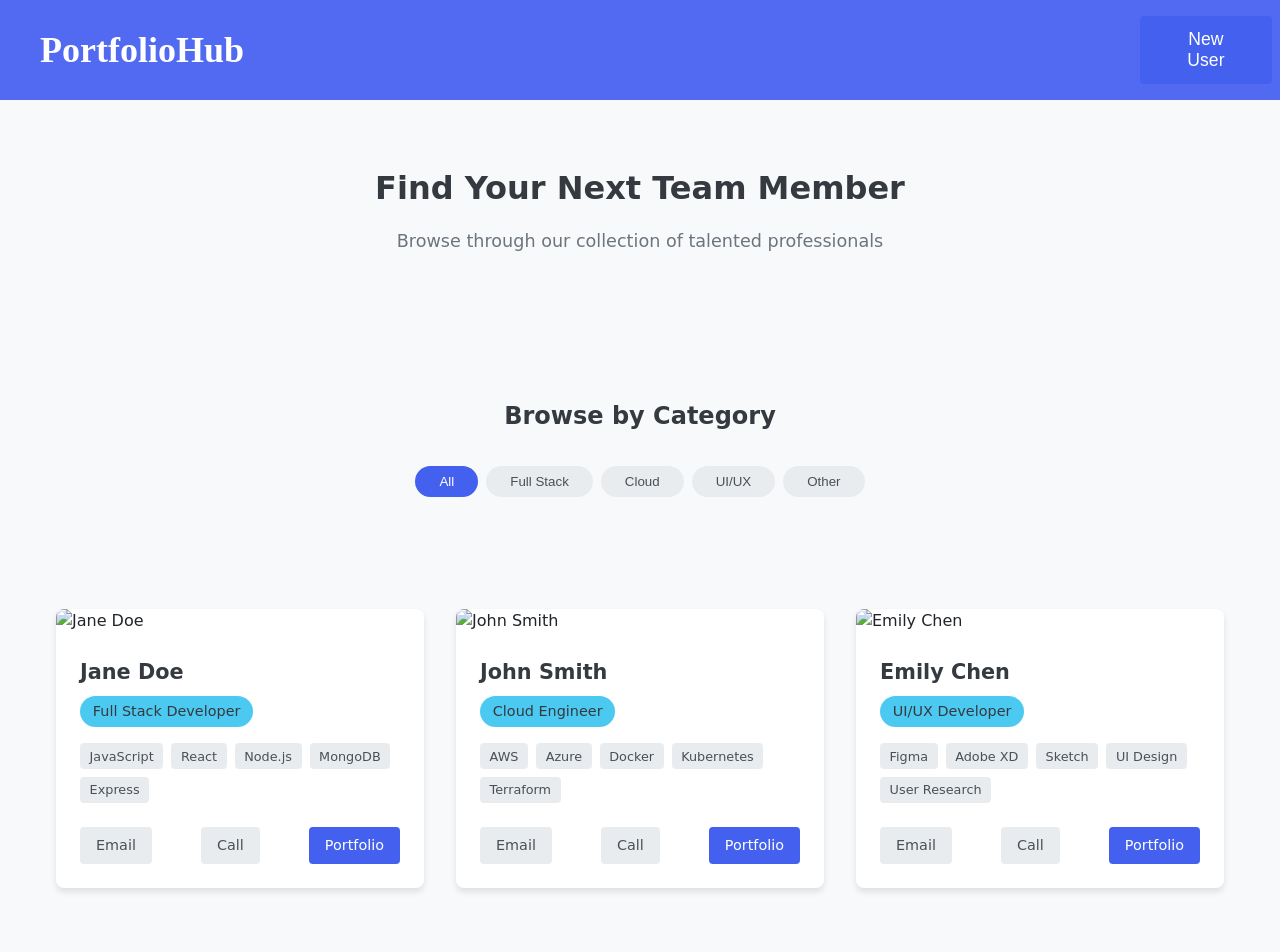
==== commit f2377868: "working frontend" ====
--- a/index.html
+++ b/index.html
@@ -1,25 +1,32 @@
-<!doctype html>
+<!DOCTYPE html>
 <html lang="en">
   <head>
     <meta charset="UTF-8" />
-    <link rel="icon" type="image/svg+xml" href="/vite.svg" />
+    <!-- <link rel="icon" type="image/svg+xml" href="/vite.svg" />x -->
     <meta name="viewport" content="width=device-width, initial-scale=1.0" />
     <title>Portfolio Showcase</title>
-    <link rel="stylesheet" href="style.css">
+    <link rel="stylesheet" href="css/style.css" />
   </head>
   <body>
     <div id="app">
       <header>
-        <h1>Portfolio Showcase</h1>
-        <p>Discover talented professionals across different domains</p>
+        <div class="title">
+          <h1>PortfolioHub</h1>
+          <!-- <p>Discover talented professionals across different domains</p> -->
+        </div>
+        <div class="SearchBar">
+
+        </div>
+        <div class="button">
+          <button id="newUserBtn" class="cta-button">New User</button>
+        </div>
       </header>
-      
+
       <main>
         <section id="hero">
           <div class="container">
             <h2>Find Your Next Team Member</h2>
-            <p>Browse through our collection of talented professionals or register yourself</p>
-            <button id="newUserBtn" class="cta-button">New User</button>
+            <p>Browse through our collection of talented professionals</p>
           </div>
         </section>
 
@@ -28,9 +35,15 @@
             <h2>Browse by Category</h2>
             <div class="category-filters">
               <button class="filter-btn active" data-filter="all">All</button>
-              <button class="filter-btn" data-filter="Full Stack Developer">Full Stack</button>
-              <button class="filter-btn" data-filter="Cloud Engineer">Cloud</button>
-              <button class="filter-btn" data-filter="UI/UX Developer">UI/UX</button>
+              <button class="filter-btn" data-filter="Full Stack Developer">
+                Full Stack
+              </button>
+              <button class="filter-btn" data-filter="Cloud Engineer">
+                Cloud
+              </button>
+              <button class="filter-btn" data-filter="UI/UX Developer">
+                UI/UX
+              </button>
               <button class="filter-btn" data-filter="other">Other</button>
             </div>
           </div>
@@ -53,55 +66,75 @@
           <form id="registrationForm">
             <div class="form-group">
               <label for="name">Full Name</label>
-              <input type="text" id="name" name="name" required>
+              <input type="text" id="name" name="name" required />
             </div>
-            
+
             <div class="form-group">
               <label for="phone">Phone Number</label>
-              <input type="tel" id="phone" name="phone" required>
+              <input type="tel" id="phone" name="phone" required />
             </div>
-            
+
             <div class="form-group">
               <label for="email">Email</label>
-              <input type="email" id="email" name="email" required>
+              <input type="email" id="email" name="email" required />
             </div>
-            
+
             <div class="form-group">
               <label for="photo">Photo URL</label>
-              <input type="url" id="photo" name="photo" placeholder="https://example.com/your-photo.jpg" required>
+              <input
+                type="url"
+                id="photo"
+                name="photo"
+                placeholder="https://example.com/your-photo.jpg"
+                required
+              />
             </div>
-            
+
             <div class="form-group">
               <label for="portfolio">Portfolio Link</label>
-              <input type="url" id="portfolio" name="portfolio" placeholder="https://yourportfolio.com" required>
+              <input
+                type="url"
+                id="portfolio"
+                name="portfolio"
+                placeholder="https://yourportfolio.com"
+                required
+              />
             </div>
-            
+
             <div class="form-group">
               <label for="skills">Skills (comma separated)</label>
-              <input type="text" id="skills" name="skills" placeholder="JavaScript, React, Node.js, etc." required>
+              <input
+                type="text"
+                id="skills"
+                name="skills"
+                placeholder="JavaScript, React, Node.js, etc."
+                required
+              />
             </div>
-            
+
             <div class="form-group">
               <label for="role">Role</label>
               <select id="role" name="role" required>
                 <option value="">Select your profession</option>
-                <option value="Full Stack Developer">Full Stack Developer</option>
+                <option value="Full Stack Developer">
+                  Full Stack Developer
+                </option>
                 <option value="Cloud Engineer">Cloud Engineer</option>
                 <option value="UI/UX Developer">UI/UX Developer</option>
                 <option value="other">Other</option>
               </select>
             </div>
-            
+
             <div id="otherRoleGroup" class="form-group hidden">
               <label for="otherRole">Specify Role</label>
-              <input type="text" id="otherRole" name="otherRole">
+              <input type="text" id="otherRole" name="otherRole" />
             </div>
-            
+
             <button type="submit" class="submit-btn">Submit Profile</button>
           </form>
         </div>
       </div>
     </div>
-    <script type="module" src="/main.js"></script>
+    <script src="scripts/main.js" defer></script>
   </body>
-</html>+</html>
--- a/css/style.css
+++ b/css/style.css
@@ -0,0 +1,450 @@
+:root {
+  --primary-color: #4361ee;
+  --secondary-color: #3a0ca3;
+  --accent-color: #4cc9f0;
+  --light-color: #f8f9fa;
+  --dark-color: #212529;
+  --success-color: #4caf50;
+  --danger-color: #f44336;
+  --gray-100: #f8f9fa;
+  --gray-200: #e9ecef;
+  --gray-300: #dee2e6;
+  --gray-400: #ced4da;
+  --gray-500: #adb5bd;
+  --gray-600: #6c757d;
+  --gray-700: #495057;
+  --gray-800: #343a40;
+  --gray-900: #212529;
+
+  font-family: Inter, system-ui, Avenir, Helvetica, Arial, sans-serif;
+  line-height: 1.5;
+  font-weight: 400;
+
+  color-scheme: light dark;
+  color: var(--dark-color);
+  background-color: var(--light-color);
+
+  font-synthesis: none;
+  text-rendering: optimizeLegibility;
+  -webkit-font-smoothing: antialiased;
+  -moz-osx-font-smoothing: grayscale;
+}
+
+* {
+  margin: 0;
+  padding: 0;
+  box-sizing: border-box;
+}
+
+body {
+  margin: 0;
+  min-width: 320px;
+  min-height: 100vh;
+}
+
+.container {
+  width: 100%;
+  max-width: 1200px;
+  margin: 0 auto;
+  padding: 0 1rem;
+}
+
+/* Header Styles */
+header {
+  display: flex;
+  padding: 0.5rem 0rem;
+  justify-content: center;
+  align-items: center;
+  gap: 0.5rem;
+  background: #526AF2;
+}
+.title {
+  display: flex;
+  width: 37.0625rem;
+  padding: 0.625rem 2.5rem;
+  align-items: center;
+  gap: 0.5rem;
+}
+header h1 {
+  color: #fff;
+  font-family: Roboto;
+  font-size: 2.25rem;
+  font-style: normal;
+  font-weight: 700;
+  line-height: normal;
+}
+header p {
+  font-size: 1.2rem;
+  opacity: 0.9;
+}
+
+.SearchBar {
+  display: flex;
+  width: 37.0625rem;
+  padding: 0.5rem;
+  flex-direction: column;
+  justify-content: center;
+  align-items: flex-end;
+  gap: 0.5rem;
+}
+.button {
+  display: flex;
+  padding: 0.5rem;
+  justify-content: flex-end;
+  align-items: center;
+  gap: 0.5rem;
+}
+/* Hero Section */
+#hero {
+  background-color: var(--gray-100);
+  padding: 4rem 1rem;
+  text-align: center;
+}
+
+#hero h2 {
+  font-size: 2rem;
+  margin-bottom: 1rem;
+  color: var(--gray-800);
+}
+
+#hero p {
+  font-size: 1.1rem;
+  max-width: 600px;
+  margin: 0 auto 2rem;
+  color: var(--gray-600);
+}
+
+.cta-button {
+  background-color: var(--primary-color);
+  color: white;
+  border: none;
+  padding: 0.8rem 2rem;
+  font-size: 1.1rem;
+  border-radius: 4px;
+  cursor: pointer;
+  transition: background-color 0.3s ease;
+}
+
+.cta-button:hover {
+  background-color: var(--secondary-color);
+}
+
+/* Categories Section */
+#categories {
+  padding: 3rem 1rem;
+}
+
+#categories h2 {
+  text-align: center;
+  margin-bottom: 2rem;
+  color: var(--gray-800);
+}
+
+.category-filters {
+  display: flex;
+  justify-content: center;
+  flex-wrap: wrap;
+  gap: 0.5rem;
+  margin-bottom: 2rem;
+}
+
+.filter-btn {
+  background-color: var(--gray-200);
+  color: var(--gray-700);
+  border: none;
+  padding: 0.5rem 1.5rem;
+  border-radius: 30px;
+  cursor: pointer;
+  transition: all 0.3s ease;
+}
+
+.filter-btn:hover {
+  background-color: var(--gray-300);
+}
+
+.filter-btn.active {
+  background-color: var(--primary-color);
+  color: white;
+}
+
+/* Profiles Section */
+#profiles {
+  padding: 2rem 1rem 4rem;
+}
+
+.profiles-grid {
+  display: grid;
+  grid-template-columns: repeat(auto-fill, minmax(300px, 1fr));
+  gap: 2rem;
+}
+
+.profile-card {
+  background-color: white;
+  border-radius: 8px;
+  overflow: hidden;
+  box-shadow: 0 4px 6px rgba(0, 0, 0, 0.1);
+  transition: transform 0.3s ease, box-shadow 0.3s ease;
+}
+
+.profile-card:hover {
+  transform: translateY(-5px);
+  box-shadow: 0 10px 20px rgba(0, 0, 0, 0.1);
+}
+
+.profile-image {
+  width: 100%;
+  height: 200px;
+  object-fit: cover;
+}
+
+.profile-info {
+  padding: 1.5rem;
+}
+
+.profile-name {
+  font-size: 1.3rem;
+  margin-bottom: 0.5rem;
+  color: var(--gray-800);
+}
+
+.profile-role {
+  display: inline-block;
+  background-color: var(--accent-color);
+  color: var(--gray-800);
+  padding: 0.3rem 0.8rem;
+  border-radius: 30px;
+  font-size: 0.9rem;
+  margin-bottom: 1rem;
+}
+
+.profile-skills {
+  margin-bottom: 1rem;
+}
+
+.skill-tag {
+  display: inline-block;
+  background-color: var(--gray-200);
+  color: var(--gray-700);
+  padding: 0.2rem 0.6rem;
+  border-radius: 4px;
+  font-size: 0.8rem;
+  margin-right: 0.5rem;
+  margin-bottom: 0.5rem;
+}
+
+.profile-contact {
+  display: flex;
+  justify-content: space-between;
+  margin-top: 1rem;
+}
+
+.contact-btn {
+  background-color: var(--gray-200);
+  color: var(--gray-700);
+  border: none;
+  padding: 0.5rem 1rem;
+  border-radius: 4px;
+  cursor: pointer;
+  transition: background-color 0.3s ease;
+  text-decoration: none;
+  font-size: 0.9rem;
+}
+
+.contact-btn:hover {
+  background-color: var(--gray-300);
+}
+
+.portfolio-btn {
+  background-color: var(--primary-color);
+  color: white;
+}
+
+.portfolio-btn:hover {
+  background-color: var(--secondary-color);
+}
+
+/* Modal Styles */
+.modal {
+  display: none;
+  position: fixed;
+  top: 0;
+  left: 0;
+  width: 100%;
+  height: 100%;
+  background-color: rgba(0, 0, 0, 0.5);
+  z-index: 1000;
+  overflow-y: auto;
+}
+
+.modal-content {
+  background-color: white;
+  margin: 2rem auto;
+  padding: 2rem;
+  border-radius: 8px;
+  width: 90%;
+  max-width: 600px;
+  position: relative;
+}
+
+.close-btn {
+  position: absolute;
+  top: 1rem;
+  right: 1.5rem;
+  font-size: 1.5rem;
+  cursor: pointer;
+  color: var(--gray-600);
+}
+
+.close-btn:hover {
+  color: var(--gray-800);
+}
+
+/* Form Styles */
+.form-group {
+  margin-bottom: 1.5rem;
+}
+
+label {
+  display: block;
+  margin-bottom: 0.5rem;
+  font-weight: 500;
+  color: var(--gray-700);
+}
+
+input,
+select {
+  width: 100%;
+  padding: 0.8rem;
+  border: 1px solid var(--gray-300);
+  border-radius: 4px;
+  font-size: 1rem;
+}
+
+input:focus,
+select:focus {
+  outline: none;
+  border-color: var(--primary-color);
+  box-shadow: 0 0 0 2px rgba(67, 97, 238, 0.2);
+}
+
+.submit-btn {
+  background-color: var(--primary-color);
+  color: white;
+  border: none;
+  padding: 0.8rem 2rem;
+  font-size: 1.1rem;
+  border-radius: 4px;
+  cursor: pointer;
+  transition: background-color 0.3s ease;
+  width: 100%;
+}
+
+.submit-btn:hover {
+  background-color: var(--secondary-color);
+}
+
+.hidden {
+  display: none;
+}
+
+/* Empty State */
+.empty-state {
+  text-align: center;
+  padding: 3rem;
+  color: var(--gray-600);
+}
+
+.empty-state h3 {
+  margin-bottom: 1rem;
+  color: var(--gray-700);
+}
+
+/* Responsive Adjustments */
+@media (max-width: 768px) {
+  header h1 {
+    font-size: 2rem;
+  }
+
+  #hero h2 {
+    font-size: 1.8rem;
+  }
+
+  .profiles-grid {
+    grid-template-columns: repeat(auto-fill, minmax(250px, 1fr));
+  }
+}
+
+@media (max-width: 480px) {
+  header h1 {
+    font-size: 1.8rem;
+  }
+
+  header p {
+    font-size: 1rem;
+  }
+
+  #hero {
+    padding: 3rem 1rem;
+  }
+
+  #hero h2 {
+    font-size: 1.5rem;
+  }
+
+  .category-filters {
+    flex-direction: column;
+    align-items: center;
+  }
+
+  .filter-btn {
+    width: 100%;
+    max-width: 200px;
+  }
+
+  .modal-content {
+    padding: 1.5rem;
+    margin: 1rem auto;
+  }
+}
+
+/* Dark mode support */
+@media (prefers-color-scheme: dark) {
+  :root {
+    color: var(--gray-200);
+    background-color: var(--gray-900);
+  }
+
+  .profile-card {
+    background-color: var(--gray-800);
+  }
+
+  .profile-name {
+    color: var(--gray-200);
+  }
+
+  .modal-content {
+    background-color: var(--gray-800);
+  }
+
+  input,
+  select {
+    background-color: var(--gray-700);
+    border-color: var(--gray-600);
+    color: var(--gray-200);
+  }
+
+  .filter-btn {
+    background-color: var(--gray-700);
+    color: var(--gray-300);
+  }
+
+  .skill-tag {
+    background-color: var(--gray-700);
+    color: var(--gray-300);
+  }
+
+  .contact-btn {
+    background-color: var(--gray-700);
+    color: var(--gray-300);
+  }
+}
